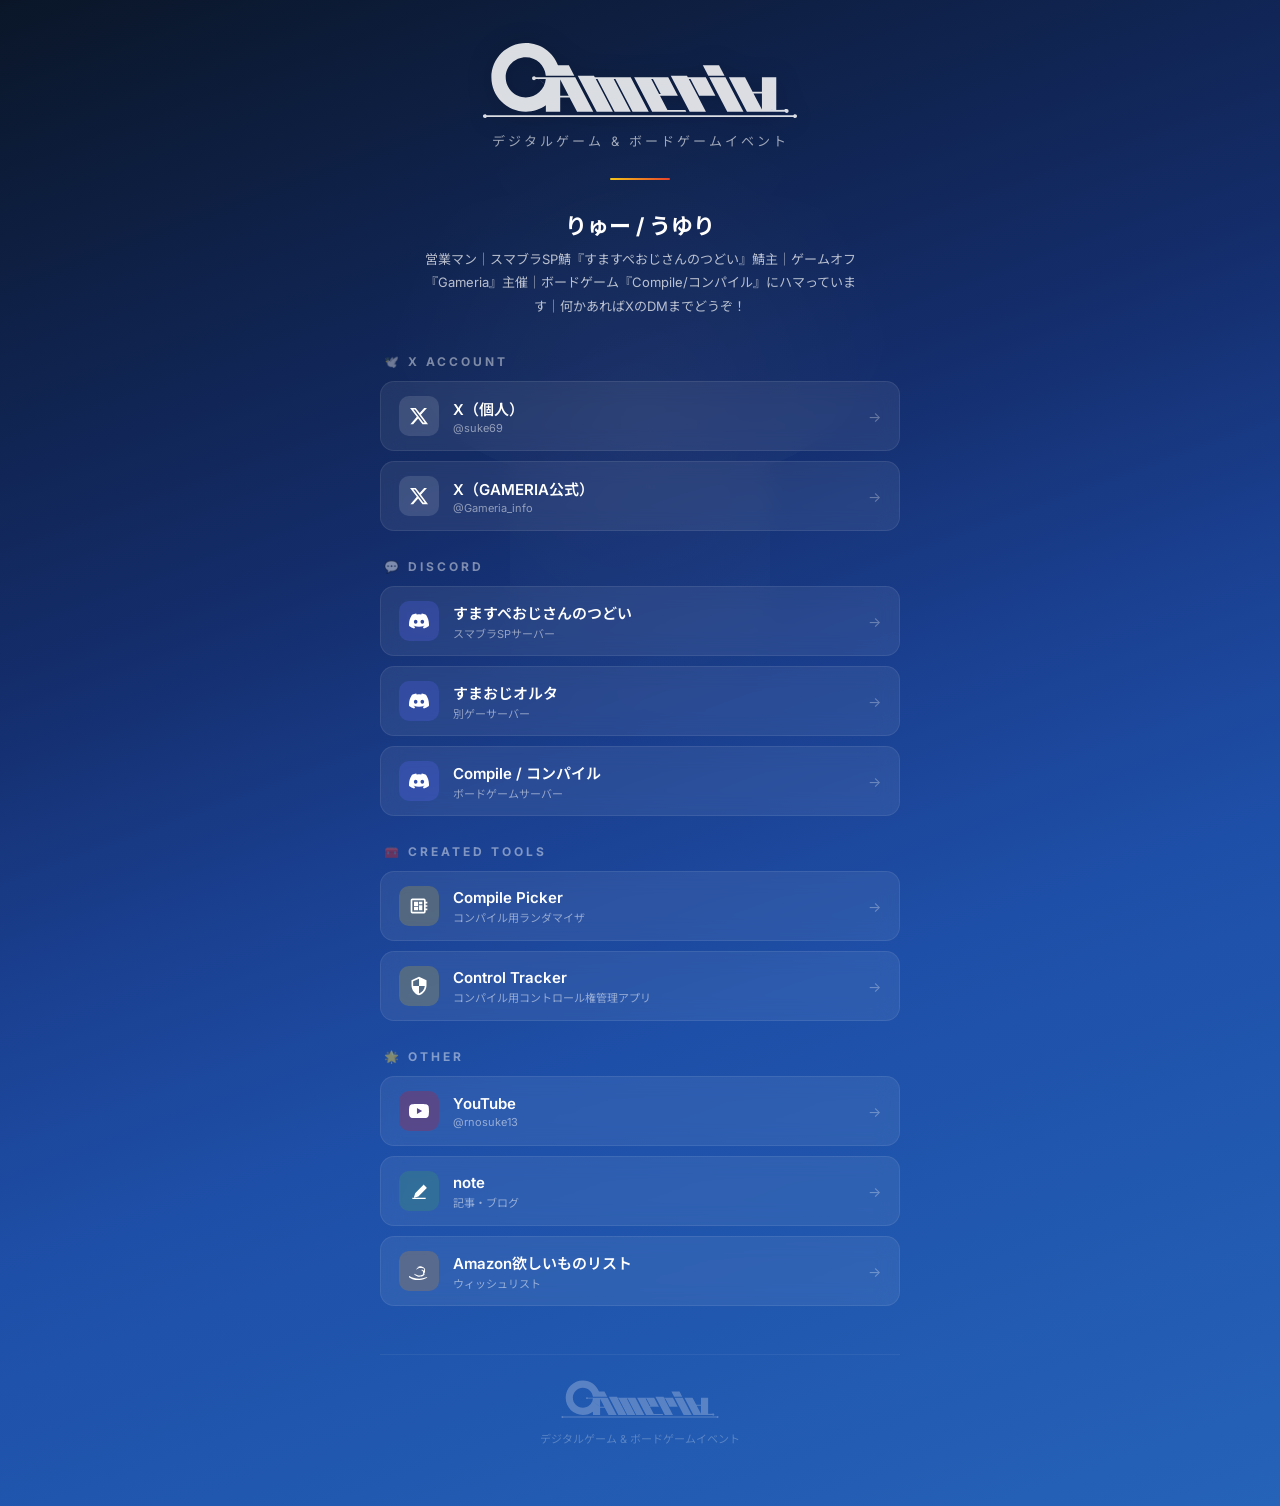
==== index.html @ 3aba4ec6 "Add files via upload" ====
<!DOCTYPE html>
<html lang="ja">
<head>
  <meta charset="UTF-8">
  <meta name="viewport" content="width=device-width, initial-scale=1.0">
  <title>りゅー / うゆり - Links</title>
  <style>
    @import url('https://fonts.googleapis.com/css2?family=Inter:wght@400;600;700;900&family=Noto+Sans+JP:wght@400;600;700;900&display=swap');

    * {
      margin: 0;
      padding: 0;
      box-sizing: border-box;
    }

    body {
      font-family: 'Inter', 'Noto Sans JP', sans-serif;
      min-height: 100vh;
      background: linear-gradient(160deg, #0a1628 0%, #142d6b 35%, #1a3f8f 50%, #1e4fa8 65%, #2563b8 100%);
      color: #fff;
      overflow-x: hidden;
      position: relative;
    }

    /* Meeple background watermark */
    body::before {
      content: '';
      position: fixed;
      top: 50%;
      left: 50%;
      transform: translate(-50%, -55%);
      width: 600px;
      height: 700px;
      background: radial-gradient(ellipse at center, rgba(255,255,255,0.04) 0%, transparent 70%);
      clip-path: path('M300 0 C320 0 340 30 350 60 C380 40 420 30 440 50 C460 70 450 110 430 130 C500 140 550 180 550 240 C550 320 490 380 430 400 L430 650 C430 680 410 700 380 700 L220 700 C190 700 170 680 170 650 L170 400 C110 380 50 320 50 240 C50 180 100 140 170 130 C150 110 140 70 160 50 C180 30 220 40 250 60 C260 30 280 0 300 0Z');
      z-index: 0;
      pointer-events: none;
    }

    /* Sparkle elements */
    .sparkle {
      position: fixed;
      width: 4px;
      height: 4px;
      background: #fff;
      border-radius: 50%;
      opacity: 0;
      animation: sparkle 4s ease-in-out infinite;
      pointer-events: none;
      z-index: 0;
    }

    .sparkle:nth-child(1) { top: 15%; left: 20%; animation-delay: 0s; }
    .sparkle:nth-child(2) { top: 25%; left: 75%; animation-delay: 1.2s; }
    .sparkle:nth-child(3) { top: 60%; left: 85%; animation-delay: 2.4s; }
    .sparkle:nth-child(4) { top: 70%; left: 10%; animation-delay: 0.8s; }
    .sparkle:nth-child(5) { top: 40%; left: 50%; animation-delay: 3s; }
    .sparkle:nth-child(6) { top: 85%; left: 65%; animation-delay: 1.8s; }

    @keyframes sparkle {
      0%, 100% { opacity: 0; transform: scale(0.5); }
      50% { opacity: 0.8; transform: scale(1.5); }
    }

    .container {
      max-width: 560px;
      margin: 0 auto;
      padding: 40px 20px 60px;
      position: relative;
      z-index: 1;
    }

    /* Header */
    .header {
      text-align: center;
      margin-bottom: 36px;
    }

    .logo {
      margin-bottom: 6px;
    }

    .logo svg {
      width: 320px;
      max-width: 80%;
      height: auto;
      filter: drop-shadow(0 2px 12px rgba(0,0,0,0.2));
    }

    .subtitle {
      font-size: 13px;
      letter-spacing: 3px;
      color: rgba(255,255,255,0.6);
      margin-bottom: 24px;
    }

    .profile-name {
      font-size: 22px;
      font-weight: 700;
      margin-bottom: 8px;
    }

    .profile-bio {
      font-size: 13px;
      line-height: 1.8;
      color: rgba(255,255,255,0.7);
      max-width: 440px;
      margin: 0 auto;
    }

    .divider {
      width: 60px;
      height: 2px;
      background: linear-gradient(90deg, #f5c518, #e8432a);
      margin: 28px auto;
      border-radius: 1px;
    }

    /* Section */
    .section {
      margin-bottom: 28px;
    }

    .section-title {
      font-size: 12px;
      font-weight: 700;
      letter-spacing: 3px;
      text-transform: uppercase;
      color: rgba(255,255,255,0.45);
      margin-bottom: 12px;
      padding-left: 4px;
    }

    /* Link cards */
    .link-card {
      display: flex;
      align-items: center;
      gap: 14px;
      padding: 14px 18px;
      margin-bottom: 10px;
      background: rgba(255,255,255,0.07);
      backdrop-filter: blur(10px);
      -webkit-backdrop-filter: blur(10px);
      border: 1px solid rgba(255,255,255,0.08);
      border-radius: 14px;
      text-decoration: none;
      color: #fff;
      transition: all 0.25s ease;
      position: relative;
      overflow: hidden;
    }

    .link-card::before {
      content: '';
      position: absolute;
      inset: 0;
      background: linear-gradient(135deg, rgba(245,197,24,0.08), rgba(232,67,42,0.08));
      opacity: 0;
      transition: opacity 0.25s ease;
    }

    .link-card:hover {
      transform: translateY(-2px);
      background: rgba(255,255,255,0.12);
      border-color: rgba(255,255,255,0.18);
      box-shadow: 0 8px 30px rgba(0,0,0,0.2);
    }

    .link-card:hover::before {
      opacity: 1;
    }

    .link-icon {
      width: 40px;
      height: 40px;
      border-radius: 10px;
      display: flex;
      align-items: center;
      justify-content: center;
      font-size: 18px;
      flex-shrink: 0;
      position: relative;
      z-index: 1;
    }

    .link-info {
      flex: 1;
      position: relative;
      z-index: 1;
    }

    .link-title {
      font-size: 15px;
      font-weight: 600;
      margin-bottom: 2px;
    }

    .link-desc {
      font-size: 11px;
      color: rgba(255,255,255,0.5);
    }

    .link-arrow {
      font-size: 14px;
      color: rgba(255,255,255,0.3);
      transition: all 0.25s ease;
      position: relative;
      z-index: 1;
    }

    .link-card:hover .link-arrow {
      color: rgba(255,255,255,0.7);
      transform: translateX(3px);
    }

    /* Icon colors */
    .icon-x { background: rgba(255,255,255,0.12); }
    .icon-discord { background: rgba(88,101,242,0.25); }
    .icon-tool { background: rgba(245,197,24,0.2); }
    .icon-youtube { background: rgba(255,0,0,0.2); }
    .icon-note { background: rgba(65,179,73,0.2); }
    .icon-amazon { background: rgba(255,153,0,0.2); }

    /* SVG icons */
    .link-icon svg {
      width: 20px;
      height: 20px;
      fill: currentColor;
    }

    /* Footer */
    .footer {
      text-align: center;
      margin-top: 48px;
      padding-top: 24px;
      border-top: 1px solid rgba(255,255,255,0.06);
    }

    .footer-logo {
      opacity: 0.25;
    }

    .footer-logo svg {
      width: 160px;
      height: auto;
    }

    .footer-text {
      font-size: 11px;
      color: rgba(255,255,255,0.25);
      margin-top: 6px;
    }

    /* Responsive */
    @media (max-width: 480px) {
      .container { padding: 30px 16px 50px; }
      .logo { font-size: 34px; }
      .profile-name { font-size: 20px; }
    }
  </style>
</head>
<body>
  <!-- Sparkle effects -->
  <div class="sparkle"></div>
  <div class="sparkle"></div>
  <div class="sparkle"></div>
  <div class="sparkle"></div>
  <div class="sparkle"></div>
  <div class="sparkle"></div>

  <div class="container">
    <!-- Header -->
    <div class="header">
      <div class="logo">
        <svg xmlns="http://www.w3.org/2000/svg" viewBox="62.94 895.00 540.75 136.94">
          <path d="M 198.46 989.16 L 198.46 961.94 L 212.74 989.16 L 198.46 989.16 C 156.68 957.04 155.55 956.27 154.23 956.27 C 152.40 956.27 150.90 957.76 150.90 959.60 C 150.90 961.44 152.40 962.93 154.23 962.93 C 155.55 962.93 156.68 962.16 157.22 961.06 L 174.09 961.06 C 172.62 978.43 158.06 992.07 140.30 992.07 C 121.57 992.07 106.38 976.88 106.38 958.15 C 106.38 939.42 121.57 924.23 140.30 924.23 C 158.06 924.23 172.61 937.87 174.09 955.24 C 190.16 955.24 206.24 955.24 222.32 955.24 C 219.26 949.35 216.20 943.46 213.14 937.57 C 206.98 937.57 200.82 937.57 194.65 937.56 C 186.35 915.61 165.17 900.00 140.30 900.00 C 108.19 900.00 82.15 926.03 82.15 958.15 C 82.15 990.26 108.19 1016.30 140.30 1016.30 C 152.97 1016.30 164.68 1012.24 174.22 1005.37 L 174.22 1016.30 L 198.46 1016.30 L 198.46 992.07 L 214.27 992.07 L 226.97 1016.30 L 254.34 1016.30 L 223.84 958.15 C 201.63 958.15 179.43 958.15 157.22 958.15" fill="rgba(255,255,255,0.85)" stroke="none"/>
          <path d="M 257.02 958.15 C 256.52 957.18 256.01 956.21 255.50 955.24 L 228.13 955.24 C 238.81 975.60 249.48 995.95 260.16 1016.30 L 287.52 1016.30 C 277.86 997.89 268.21 979.47 258.55 961.06 L 261.45 961.06 L 290.42 1016.30 L 317.79 1016.30 L 288.82 961.06 L 291.73 961.06 L 320.70 1016.30 L 348.07 1016.30 L 317.57 958.15 L 257.02 958.15" fill="rgba(255,255,255,0.85)" stroke="none"/>
          <path d="M 352.28 961.06 L 355.19 961.06 L 368.40 986.24 L 365.49 986.24 L 352.28 961.06 L 367.01 989.15 L 369.92 989.15 L 369.93 989.16 L 397.30 989.16 L 397.29 989.15 L 397.30 989.15 L 395.77 986.24 L 395.76 986.24 L 381.03 958.15 L 381.03 958.15 L 323.39 958.15 L 353.88 1016.30 L 411.53 1016.30 L 410.00 1013.39 L 379.72 1013.39" fill="rgba(255,255,255,0.85)" stroke="none"/>
          <path d="M 433.39 989.16 L 460.75 989.16 L 444.49 958.15 L 443.45 958.15 L 417.12 958.15 L 414.21 958.15 C 413.70 957.18 413.19 956.21 412.69 955.24 L 385.32 955.24 C 395.99 975.60 406.67 995.95 417.34 1016.30 L 444.71 1016.30 C 435.05 997.89 425.39 979.47 415.74 961.06 L 418.65 961.06 L 433.39 989.16" fill="rgba(255,255,255,0.85)" stroke="none"/>
          <path d="M 450.31 958.15 L 480.81 1016.30 L 508.17 1016.30 L 477.67 958.15 L 450.31 958.15" fill="rgba(255,255,255,0.85)" stroke="none"/>
          <path d="M 476.15 955.24 L 466.88 937.56 L 439.51 937.56 L 448.78 955.24 L 476.15 955.24" fill="rgba(255,255,255,0.85)" stroke="none"/>
          <path d="M 539.37 1012.51 L 525.09 985.28 L 539.37 985.28 L 539.37 1012.51 C 579.84 1011.52 578.71 1012.29 578.17 1013.39 L 563.60 1013.39 L 563.60 958.15 L 539.37 958.15 L 539.37 982.38 L 523.56 982.38 L 510.85 958.15 L 483.49 958.15 L 513.99 1016.30 C 530.52 1016.30 547.06 1016.30 563.60 1016.30 L 578.16 1016.30 C 578.70 1017.41 579.83 1018.18 581.15 1018.18 C 582.99 1018.18 584.48 1016.69 584.48 1014.85 C 584.48 1013.01 582.99 1011.52 581.15 1011.52" fill="rgba(255,255,255,0.85)" stroke="none"/>
          <path d="M 595.36 1020.27 C 594.05 1020.27 592.92 1021.04 592.38 1022.14 L 74.25 1022.14 C 73.70 1021.04 72.58 1020.28 71.27 1020.28 C 69.43 1020.28 67.94 1021.77 67.94 1023.61 C 67.94 1025.45 69.43 1026.94 71.27 1026.94 C 72.58 1026.94 73.70 1026.17 74.25 1025.07 L 592.39 1025.07 C 592.94 1026.17 594.06 1026.93 595.36 1026.93 C 597.20 1026.93 598.69 1025.44 598.69 1023.60 C 598.69 1021.76 597.20 1020.27 595.36 1020.27" fill="rgba(255,255,255,0.85)" stroke="none"/>
        </svg>
      </div>
      <div class="subtitle">デジタルゲーム &amp; ボードゲームイベント</div>

      <div class="divider"></div>

      <div class="profile-name">りゅー / うゆり</div>
      <p class="profile-bio">
        営業マン｜スマブラSP鯖『すますぺおじさんのつどい』鯖主｜ゲームオフ『Gameria』主催｜ボードゲーム『Compile/コンパイル』にハマっています｜何かあればXのDMまでどうぞ！
      </p>
    </div>

    <!-- X Account -->
    <div class="section">
      <div class="section-title">🕊️ X Account</div>

      <a href="https://x.com/suke69" target="_blank" rel="noopener noreferrer" class="link-card">
        <div class="link-icon icon-x">
          <svg viewBox="0 0 24 24"><path d="M18.244 2.25h3.308l-7.227 8.26 8.502 11.24H16.17l-5.214-6.817L4.99 21.75H1.68l7.73-8.835L1.254 2.25H8.08l4.713 6.231zm-1.161 17.52h1.833L7.084 4.126H5.117z"/></svg>
          </div>
        <div class="link-info">
          <div class="link-title">X（個人）</div>
          <div class="link-desc">@suke69</div>
        </div>
        <div class="link-arrow">→</div>
      </a>

      <a href="https://x.com/Gameria_info" target="_blank" rel="noopener noreferrer" class="link-card">
        <div class="link-icon icon-x">
          <svg viewBox="0 0 24 24"><path d="M18.244 2.25h3.308l-7.227 8.26 8.502 11.24H16.17l-5.214-6.817L4.99 21.75H1.68l7.73-8.835L1.254 2.25H8.08l4.713 6.231zm-1.161 17.52h1.833L7.084 4.126H5.117z"/></svg>
        </div>
        <div class="link-info">
          <div class="link-title">X（GAMERIA公式）</div>
          <div class="link-desc">@Gameria_info</div>
        </div>
        <div class="link-arrow">→</div>
      </a>
    </div>

    <!-- Discord -->
    <div class="section">
      <div class="section-title">💬 Discord</div>

      <a href="https://discord.gg/DCqAG4knUj" target="_blank" rel="noopener noreferrer" class="link-card">
        <div class="link-icon icon-discord">
          <svg viewBox="0 0 24 24"><path d="M20.317 4.37a19.791 19.791 0 0 0-4.885-1.515.074.074 0 0 0-.079.037c-.21.375-.444.864-.608 1.25a18.27 18.27 0 0 0-5.487 0 12.64 12.64 0 0 0-.617-1.25.077.077 0 0 0-.079-.037A19.736 19.736 0 0 0 3.677 4.37a.07.07 0 0 0-.032.027C.533 9.046-.32 13.58.099 18.057a.082.082 0 0 0 .031.057 19.9 19.9 0 0 0 5.993 3.03.078.078 0 0 0 .084-.028c.462-.63.874-1.295 1.226-1.994a.076.076 0 0 0-.041-.106 13.107 13.107 0 0 1-1.872-.892.077.077 0 0 1-.008-.128 10.2 10.2 0 0 0 .372-.292.074.074 0 0 1 .077-.01c3.928 1.793 8.18 1.793 12.062 0a.074.074 0 0 1 .078.01c.12.098.246.198.373.292a.077.077 0 0 1-.006.127 12.299 12.299 0 0 1-1.873.892.077.077 0 0 0-.041.107c.36.698.772 1.362 1.225 1.993a.076.076 0 0 0 .084.028 19.839 19.839 0 0 0 6.002-3.03.077.077 0 0 0 .032-.054c.5-5.177-.838-9.674-3.549-13.66a.061.061 0 0 0-.031-.03zM8.02 15.33c-1.183 0-2.157-1.085-2.157-2.419 0-1.333.956-2.419 2.157-2.419 1.21 0 2.176 1.095 2.157 2.42 0 1.333-.956 2.418-2.157 2.418zm7.975 0c-1.183 0-2.157-1.085-2.157-2.419 0-1.333.955-2.419 2.157-2.419 1.21 0 2.176 1.095 2.157 2.42 0 1.333-.946 2.418-2.157 2.418z"/></svg>
        </div>
        <div class="link-info">
          <div class="link-title">すますぺおじさんのつどい</div>
          <div class="link-desc">スマブラSPサーバー</div>
        </div>
        <div class="link-arrow">→</div>
      </a>

      <a href="https://discord.gg/wnKbTQFAdd" target="_blank" rel="noopener noreferrer" class="link-card">
        <div class="link-icon icon-discord">
          <svg viewBox="0 0 24 24"><path d="M20.317 4.37a19.791 19.791 0 0 0-4.885-1.515.074.074 0 0 0-.079.037c-.21.375-.444.864-.608 1.25a18.27 18.27 0 0 0-5.487 0 12.64 12.64 0 0 0-.617-1.25.077.077 0 0 0-.079-.037A19.736 19.736 0 0 0 3.677 4.37a.07.07 0 0 0-.032.027C.533 9.046-.32 13.58.099 18.057a.082.082 0 0 0 .031.057 19.9 19.9 0 0 0 5.993 3.03.078.078 0 0 0 .084-.028c.462-.63.874-1.295 1.226-1.994a.076.076 0 0 0-.041-.106 13.107 13.107 0 0 1-1.872-.892.077.077 0 0 1-.008-.128 10.2 10.2 0 0 0 .372-.292.074.074 0 0 1 .077-.01c3.928 1.793 8.18 1.793 12.062 0a.074.074 0 0 1 .078.01c.12.098.246.198.373.292a.077.077 0 0 1-.006.127 12.299 12.299 0 0 1-1.873.892.077.077 0 0 0-.041.107c.36.698.772 1.362 1.225 1.993a.076.076 0 0 0 .084.028 19.839 19.839 0 0 0 6.002-3.03.077.077 0 0 0 .032-.054c.5-5.177-.838-9.674-3.549-13.66a.061.061 0 0 0-.031-.03zM8.02 15.33c-1.183 0-2.157-1.085-2.157-2.419 0-1.333.956-2.419 2.157-2.419 1.21 0 2.176 1.095 2.157 2.42 0 1.333-.956 2.418-2.157 2.418zm7.975 0c-1.183 0-2.157-1.085-2.157-2.419 0-1.333.955-2.419 2.157-2.419 1.21 0 2.176 1.095 2.157 2.42 0 1.333-.946 2.418-2.157 2.418z"/></svg>
        </div>
        <div class="link-info">
          <div class="link-title">すまおじオルタ</div>
          <div class="link-desc">別ゲーサーバー</div>
        </div>
        <div class="link-arrow">→</div>
      </a>

      <a href="https://discord.gg/5WPfeysYMf" target="_blank" rel="noopener noreferrer" class="link-card">
        <div class="link-icon icon-discord">
          <svg viewBox="0 0 24 24"><path d="M20.317 4.37a19.791 19.791 0 0 0-4.885-1.515.074.074 0 0 0-.079.037c-.21.375-.444.864-.608 1.25a18.27 18.27 0 0 0-5.487 0 12.64 12.64 0 0 0-.617-1.25.077.077 0 0 0-.079-.037A19.736 19.736 0 0 0 3.677 4.37a.07.07 0 0 0-.032.027C.533 9.046-.32 13.58.099 18.057a.082.082 0 0 0 .031.057 19.9 19.9 0 0 0 5.993 3.03.078.078 0 0 0 .084-.028c.462-.63.874-1.295 1.226-1.994a.076.076 0 0 0-.041-.106 13.107 13.107 0 0 1-1.872-.892.077.077 0 0 1-.008-.128 10.2 10.2 0 0 0 .372-.292.074.074 0 0 1 .077-.01c3.928 1.793 8.18 1.793 12.062 0a.074.074 0 0 1 .078.01c.12.098.246.198.373.292a.077.077 0 0 1-.006.127 12.299 12.299 0 0 1-1.873.892.077.077 0 0 0-.041.107c.36.698.772 1.362 1.225 1.993a.076.076 0 0 0 .084.028 19.839 19.839 0 0 0 6.002-3.03.077.077 0 0 0 .032-.054c.5-5.177-.838-9.674-3.549-13.66a.061.061 0 0 0-.031-.03zM8.02 15.33c-1.183 0-2.157-1.085-2.157-2.419 0-1.333.956-2.419 2.157-2.419 1.21 0 2.176 1.095 2.157 2.42 0 1.333-.956 2.418-2.157 2.418zm7.975 0c-1.183 0-2.157-1.085-2.157-2.419 0-1.333.955-2.419 2.157-2.419 1.21 0 2.176 1.095 2.157 2.42 0 1.333-.946 2.418-2.157 2.418z"/></svg>
        </div>
        <div class="link-info">
          <div class="link-title">Compile / コンパイル</div>
          <div class="link-desc">ボードゲームサーバー</div>
        </div>
        <div class="link-arrow">→</div>
      </a>
    </div>

    <!-- Created Tools -->
    <div class="section">
      <div class="section-title">🧰 Created Tools</div>

      <a href="https://princetottino10-bit.github.io/compile-picker/compile_protocol_picker.html" target="_blank" rel="noopener noreferrer" class="link-card">
        <div class="link-icon icon-tool">
          <svg viewBox="0 0 24 24"><path d="M22 9V7h-2V5a2 2 0 0 0-2-2H4a2 2 0 0 0-2 2v14a2 2 0 0 0 2 2h14a2 2 0 0 0 2-2v-2h2v-2h-2v-2h2v-2h-2V9h2zM18 19H4V5h14v14zM6 13h5v4H6v-4zm6-6h4v3h-4V7zM6 7h5v5H6V7zm6 4h4v6h-4v-6z"/></svg>
        </div>
        <div class="link-info">
          <div class="link-title">Compile Picker</div>
          <div class="link-desc">コンパイル用ランダマイザ</div>
        </div>
        <div class="link-arrow">→</div>
      </a>

      <a href="https://princetottino10-bit.github.io/control/" target="_blank" rel="noopener noreferrer" class="link-card">
        <div class="link-icon icon-tool">
          <svg viewBox="0 0 24 24"><path d="M12 1L3 5v6c0 5.55 3.84 10.74 9 12 5.16-1.26 9-6.45 9-12V5l-9-4zm0 10.99h7c-.53 4.12-3.28 7.79-7 8.94V12H5V6.3l7-3.11v8.8z"/></svg>
        </div>
        <div class="link-info">
          <div class="link-title">Control Tracker</div>
          <div class="link-desc">コンパイル用コントロール権管理アプリ</div>
        </div>
        <div class="link-arrow">→</div>
      </a>
    </div>

    <!-- Other -->
    <div class="section">
      <div class="section-title">🌟 Other</div>

      <a href="https://www.youtube.com/@rnosuke13" target="_blank" rel="noopener noreferrer" class="link-card">
        <div class="link-icon icon-youtube">
          <svg viewBox="0 0 24 24"><path d="M23.498 6.186a3.016 3.016 0 0 0-2.122-2.136C19.505 3.545 12 3.545 12 3.545s-7.505 0-9.377.505A3.017 3.017 0 0 0 .502 6.186C0 8.07 0 12 0 12s0 3.93.502 5.814a3.016 3.016 0 0 0 2.122 2.136c1.871.505 9.376.505 9.376.505s7.505 0 9.377-.505a3.015 3.015 0 0 0 2.122-2.136C24 15.93 24 12 24 12s0-3.93-.502-5.814zM9.545 15.568V8.432L15.818 12l-6.273 3.568z"/></svg>
        </div>
        <div class="link-info">
          <div class="link-title">YouTube</div>
          <div class="link-desc">@rnosuke13</div>
        </div>
        <div class="link-arrow">→</div>
      </a>

      <a href="https://note.com/suke69" target="_blank" rel="noopener noreferrer" class="link-card">
        <div class="link-icon icon-note">
          <svg viewBox="0 0 24 24"><path d="M15.907 2.553L21.06 7.706c.3.3.3.79 0 1.09l-9.513 9.513a.77.77 0 0 1-.322.195l-4.2 1.4a.77.77 0 0 1-.974-.974l1.4-4.2a.77.77 0 0 1 .195-.322l9.513-9.513a.77.77 0 0 1 1.09 0zM4 20h16v1.5H4V20z"/></svg>
        </div>
        <div class="link-info">
          <div class="link-title">note</div>
          <div class="link-desc">記事・ブログ</div>
        </div>
        <div class="link-arrow">→</div>
      </a>

      <a href="https://www.amazon.jp/hz/wishlist/ls/3V3PAIDU7LH5J?ref_=wl_share" target="_blank" rel="noopener noreferrer" class="link-card">
        <div class="link-icon icon-amazon">
          <svg viewBox="0 0 24 24"><path d="M.045 18.02c.072-.116.187-.124.348-.022 3.636 2.11 7.594 3.166 11.87 3.166 2.852 0 5.668-.533 8.447-1.595l.315-.14c.138-.06.234-.1.293-.13.226-.088.39-.046.502.126.112.172.04.332-.14.478-.18.147-.47.338-.86.572-.39.234-.72.413-.99.537l-.21.1c-1.36.637-2.82 1.1-4.39 1.394-1.57.293-3.06.44-4.47.44-2.322 0-4.532-.384-6.63-1.15-2.098-.768-3.88-1.812-5.345-3.13-.122-.105-.16-.2-.11-.29zM6.09 15.9a.66.66 0 0 1 .18-.39c.12-.12.272-.135.456-.045l.09.045c.095.048.19.1.283.157l.193.12.307.19c.43.244.878.46 1.348.645.47.186.962.34 1.478.462.516.124 1.04.2 1.57.232.533.03 1.064.014 1.597-.047.534-.062 1.054-.178 1.563-.35.508-.172.99-.4 1.443-.685.454-.284.87-.63 1.25-1.04.175-.19.31-.175.402.045l.09.17c.08.15.15.3.22.47.06.16.1.28.13.37.04.11.01.2-.08.3-.1.1-.24.22-.42.37l-.28.23c-.52.4-1.1.74-1.75 1.01-.65.27-1.3.46-1.97.57-.66.11-1.32.15-2 .11-.67-.04-1.32-.15-1.97-.33-.64-.18-1.25-.44-1.83-.77-.58-.33-1.08-.73-1.5-1.2-.13-.14-.2-.3-.2-.45zm12.04-7.28c.4.54.7 1.12.9 1.74.18.6.27 1.19.27 1.77 0 .72-.14 1.41-.4 2.07-.27.66-.68 1.26-1.24 1.79-.12.12-.28.17-.46.12s-.28-.16-.28-.33v-.29c0-.2.01-.47.04-.83.02-.36.03-.63.01-.8-.03-.39-.1-.73-.2-1.04-.11-.3-.26-.57-.44-.8-.18-.22-.38-.42-.62-.58-.23-.16-.49-.3-.77-.4a.27.27 0 0 1-.17-.3.24.24 0 0 1 .24-.2c.6.02 1.16.15 1.68.37.5.22.93.55 1.27.97zm-8.32-2.07c.94-.26 1.86-.39 2.77-.39.93 0 1.83.13 2.71.39.87.26 1.66.67 2.38 1.22.71.55 1.29 1.23 1.72 2.05l.08.16c.05.1.02.2-.07.27-.1.07-.2.05-.3-.04-.96-.87-2.1-1.44-3.4-1.7-.53-.1-1.06-.16-1.58-.16-.52 0-1.05.05-1.58.16-1.3.26-2.44.83-3.4 1.7-.1.1-.2.11-.3.04-.1-.07-.12-.17-.07-.27l.08-.16c.43-.82 1.01-1.5 1.72-2.05.72-.55 1.51-.96 2.38-1.22z"/></svg>
        </div>
        <div class="link-info">
          <div class="link-title">Amazon欲しいものリスト</div>
          <div class="link-desc">ウィッシュリスト</div>
        </div>
        <div class="link-arrow">→</div>
      </a>
    </div>

    <!-- Footer -->
    <div class="footer">
      <div class="footer-logo">
        <svg xmlns="http://www.w3.org/2000/svg" viewBox="62.94 895.00 540.75 136.94">
          <path d="M 198.46 989.16 L 198.46 961.94 L 212.74 989.16 L 198.46 989.16 C 156.68 957.04 155.55 956.27 154.23 956.27 C 152.40 956.27 150.90 957.76 150.90 959.60 C 150.90 961.44 152.40 962.93 154.23 962.93 C 155.55 962.93 156.68 962.16 157.22 961.06 L 174.09 961.06 C 172.62 978.43 158.06 992.07 140.30 992.07 C 121.57 992.07 106.38 976.88 106.38 958.15 C 106.38 939.42 121.57 924.23 140.30 924.23 C 158.06 924.23 172.61 937.87 174.09 955.24 C 190.16 955.24 206.24 955.24 222.32 955.24 C 219.26 949.35 216.20 943.46 213.14 937.57 C 206.98 937.57 200.82 937.57 194.65 937.56 C 186.35 915.61 165.17 900.00 140.30 900.00 C 108.19 900.00 82.15 926.03 82.15 958.15 C 82.15 990.26 108.19 1016.30 140.30 1016.30 C 152.97 1016.30 164.68 1012.24 174.22 1005.37 L 174.22 1016.30 L 198.46 1016.30 L 198.46 992.07 L 214.27 992.07 L 226.97 1016.30 L 254.34 1016.30 L 223.84 958.15 C 201.63 958.15 179.43 958.15 157.22 958.15" fill="rgb(255,255,255)" stroke="none"/>
          <path d="M 257.02 958.15 C 256.52 957.18 256.01 956.21 255.50 955.24 L 228.13 955.24 C 238.81 975.60 249.48 995.95 260.16 1016.30 L 287.52 1016.30 C 277.86 997.89 268.21 979.47 258.55 961.06 L 261.45 961.06 L 290.42 1016.30 L 317.79 1016.30 L 288.82 961.06 L 291.73 961.06 L 320.70 1016.30 L 348.07 1016.30 L 317.57 958.15 L 257.02 958.15" fill="rgb(255,255,255)" stroke="none"/>
          <path d="M 352.28 961.06 L 355.19 961.06 L 368.40 986.24 L 365.49 986.24 L 352.28 961.06 L 367.01 989.15 L 369.92 989.15 L 369.93 989.16 L 397.30 989.16 L 397.29 989.15 L 397.30 989.15 L 395.77 986.24 L 395.76 986.24 L 381.03 958.15 L 381.03 958.15 L 323.39 958.15 L 353.88 1016.30 L 411.53 1016.30 L 410.00 1013.39 L 379.72 1013.39" fill="rgb(255,255,255)" stroke="none"/>
          <path d="M 433.39 989.16 L 460.75 989.16 L 444.49 958.15 L 443.45 958.15 L 417.12 958.15 L 414.21 958.15 C 413.70 957.18 413.19 956.21 412.69 955.24 L 385.32 955.24 C 395.99 975.60 406.67 995.95 417.34 1016.30 L 444.71 1016.30 C 435.05 997.89 425.39 979.47 415.74 961.06 L 418.65 961.06 L 433.39 989.16" fill="rgb(255,255,255)" stroke="none"/>
          <path d="M 450.31 958.15 L 480.81 1016.30 L 508.17 1016.30 L 477.67 958.15 L 450.31 958.15" fill="rgb(255,255,255)" stroke="none"/>
          <path d="M 476.15 955.24 L 466.88 937.56 L 439.51 937.56 L 448.78 955.24 L 476.15 955.24" fill="rgb(255,255,255)" stroke="none"/>
          <path d="M 539.37 1012.51 L 525.09 985.28 L 539.37 985.28 L 539.37 1012.51 C 579.84 1011.52 578.71 1012.29 578.17 1013.39 L 563.60 1013.39 L 563.60 958.15 L 539.37 958.15 L 539.37 982.38 L 523.56 982.38 L 510.85 958.15 L 483.49 958.15 L 513.99 1016.30 C 530.52 1016.30 547.06 1016.30 563.60 1016.30 L 578.16 1016.30 C 578.70 1017.41 579.83 1018.18 581.15 1018.18 C 582.99 1018.18 584.48 1016.69 584.48 1014.85 C 584.48 1013.01 582.99 1011.52 581.15 1011.52" fill="rgb(255,255,255)" stroke="none"/>
          <path d="M 595.36 1020.27 C 594.05 1020.27 592.92 1021.04 592.38 1022.14 L 74.25 1022.14 C 73.70 1021.04 72.58 1020.28 71.27 1020.28 C 69.43 1020.28 67.94 1021.77 67.94 1023.61 C 67.94 1025.45 69.43 1026.94 71.27 1026.94 C 72.58 1026.94 73.70 1026.17 74.25 1025.07 L 592.39 1025.07 C 592.94 1026.17 594.06 1026.93 595.36 1026.93 C 597.20 1026.93 598.69 1025.44 598.69 1023.60 C 598.69 1021.76 597.20 1020.27 595.36 1020.27" fill="rgb(255,255,255)" stroke="none"/>
        </svg>
      </div>
      <div class="footer-text">デジタルゲーム &amp; ボードゲームイベント</div>
    </div>
  </div>
</body>
</html>
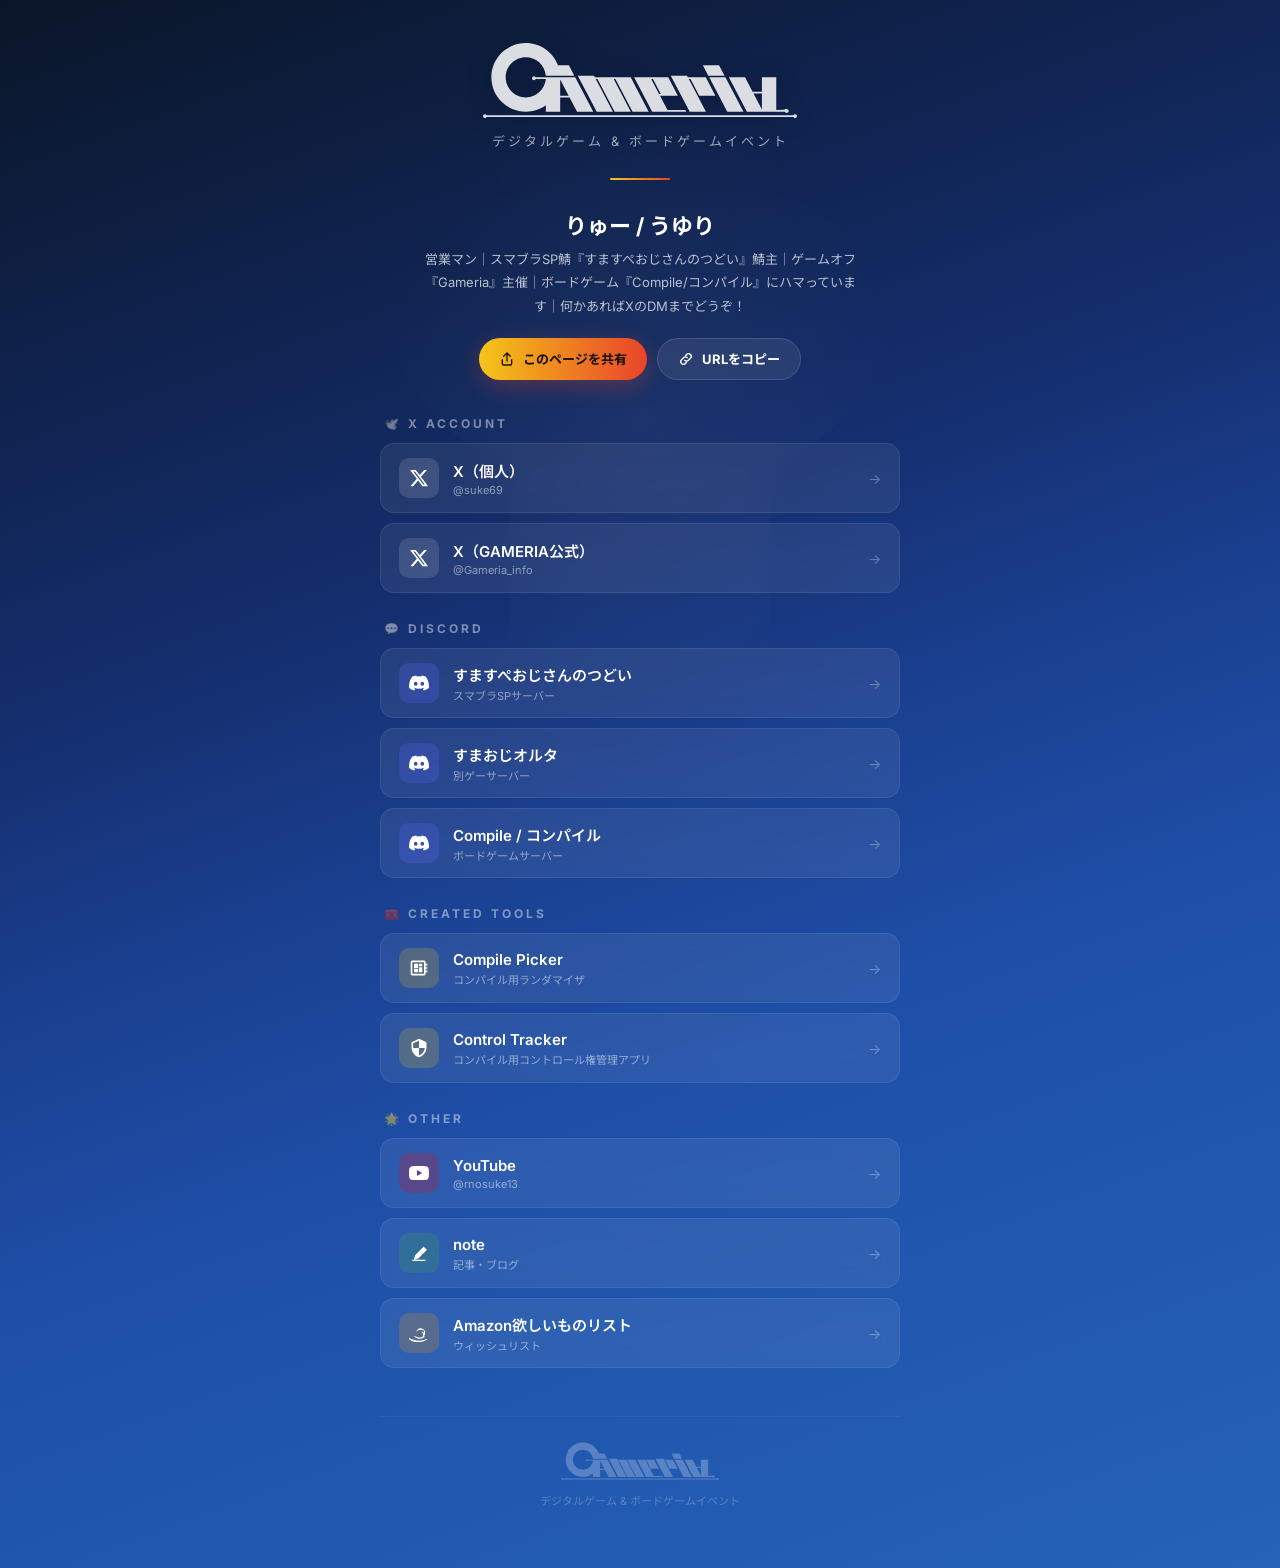
==== commit 7de08aa4: "Add share and copy-URL buttons, plus OGP tags このページを共有 opens the native share sheet and falls back t" ====
--- a/index.html
+++ b/index.html
@@ -4,6 +4,14 @@
   <meta charset="UTF-8">
   <meta name="viewport" content="width=device-width, initial-scale=1.0">
   <title>りゅー / うゆり - Links</title>
+  <meta name="description" content="りゅー / うゆりのリンク集。X、Discord サーバー、つくったツール、YouTube、note など。">
+  <meta property="og:type" content="website">
+  <meta property="og:title" content="りゅー / うゆり - Links">
+  <meta property="og:description" content="X、Discord サーバー、つくったツール、YouTube、note などのリンク集">
+  <meta property="og:url" content="https://princetottino10-bit.github.io/link/">
+  <meta property="og:image" content="https://princetottino10-bit.github.io/link/og.png">
+  <meta name="twitter:card" content="summary_large_image">
+  <meta name="twitter:site" content="@suke69">
   <style>
     @import url('https://fonts.googleapis.com/css2?family=Inter:wght@400;600;700;900&family=Noto+Sans+JP:wght@400;600;700;900&display=swap');
 
@@ -107,6 +115,79 @@
       max-width: 440px;
       margin: 0 auto;
     }
+
+    /* 共有ボタン */
+    .share {
+      display: flex;
+      justify-content: center;
+      flex-wrap: wrap;
+      gap: 10px;
+      margin-top: 20px;
+    }
+
+    .share-btn {
+      display: inline-flex;
+      align-items: center;
+      gap: 8px;
+      min-height: 42px;
+      padding: 0 20px;
+      border-radius: 999px;
+      border: 1px solid rgba(255,255,255,0.14);
+      background: rgba(255,255,255,0.08);
+      backdrop-filter: blur(10px);
+      -webkit-backdrop-filter: blur(10px);
+      color: #fff;
+      font: 700 13px/1 'Inter', 'Noto Sans JP', sans-serif;
+      cursor: pointer;
+      transition: all 0.25s ease;
+    }
+
+    .share-btn svg {
+      width: 16px;
+      height: 16px;
+      fill: none;
+      stroke: currentColor;
+      stroke-width: 2;
+      stroke-linecap: round;
+      stroke-linejoin: round;
+    }
+
+    .share-btn:hover {
+      transform: translateY(-2px);
+      background: rgba(255,255,255,0.14);
+      border-color: rgba(255,255,255,0.24);
+    }
+
+    .share-btn.primary {
+      border: 0;
+      color: #1a1203;
+      background: linear-gradient(90deg, #f5c518, #e8432a);
+      box-shadow: 0 6px 22px rgba(232,67,42,0.3);
+    }
+
+    .share-btn.primary:hover { box-shadow: 0 8px 28px rgba(232,67,42,0.45); }
+
+    .share-btn:focus-visible { outline: 2px solid #f5c518; outline-offset: 3px; }
+
+    .toast {
+      position: fixed;
+      left: 50%;
+      bottom: 28px;
+      z-index: 10;
+      transform: translate(-50%, 16px);
+      padding: 11px 20px;
+      border-radius: 999px;
+      background: rgba(10,22,40,0.92);
+      border: 1px solid rgba(245,197,24,0.5);
+      color: #fff;
+      font-size: 13px;
+      font-weight: 700;
+      opacity: 0;
+      pointer-events: none;
+      transition: opacity 0.2s, transform 0.2s;
+    }
+
+    .toast.show { opacity: 1; transform: translate(-50%, 0); }
 
     .divider {
       width: 60px;
@@ -291,6 +372,17 @@
       <p class="profile-bio">
         営業マン｜スマブラSP鯖『すますぺおじさんのつどい』鯖主｜ゲームオフ『Gameria』主催｜ボードゲーム『Compile/コンパイル』にハマっています｜何かあればXのDMまでどうぞ！
       </p>
+
+      <div class="share">
+        <button type="button" class="share-btn primary" id="shareBtn">
+          <svg viewBox="0 0 24 24" aria-hidden="true"><path d="M12 3v12M7 8l5-5 5 5M5 13v6a2 2 0 0 0 2 2h10a2 2 0 0 0 2-2v-6"/></svg>
+          このページを共有
+        </button>
+        <button type="button" class="share-btn" id="copyBtn">
+          <svg viewBox="0 0 24 24" aria-hidden="true"><path d="M10 14a4 4 0 0 0 5.66 0l3-3a4 4 0 0 0-5.66-5.66l-1.5 1.5M14 10a4 4 0 0 0-5.66 0l-3 3a4 4 0 0 0 5.66 5.66l1.5-1.5"/></svg>
+          URLをコピー
+        </button>
+      </div>
     </div>
 
     <!-- X Account -->
@@ -440,5 +532,52 @@
       <div class="footer-text">デジタルゲーム &amp; ボードゲームイベント</div>
     </div>
   </div>
+  <div class="toast" id="toast" role="status"></div>
+
+  <script>
+    (function () {
+      var URL_TO_SHARE = 'https://princetottino10-bit.github.io/link/';
+      var toast = document.getElementById('toast');
+      var timer = 0;
+
+      function show(msg) {
+        toast.textContent = msg;
+        toast.classList.add('show');
+        clearTimeout(timer);
+        timer = setTimeout(function () { toast.classList.remove('show'); }, 1800);
+      }
+
+      function copy() {
+        if (navigator.clipboard && window.isSecureContext) {
+          return navigator.clipboard.writeText(URL_TO_SHARE).then(function () { show('URLをコピーしました'); }, fallback);
+        }
+        fallback();
+      }
+
+      /* クリップボード API が使えないブラウザ向け */
+      function fallback() {
+        var ta = document.createElement('textarea');
+        ta.value = URL_TO_SHARE;
+        ta.setAttribute('readonly', '');
+        ta.style.position = 'fixed';
+        ta.style.opacity = '0';
+        document.body.appendChild(ta);
+        ta.select();
+        var ok = false;
+        try { ok = document.execCommand('copy'); } catch (e) { /* 失敗したら下で知らせる */ }
+        document.body.removeChild(ta);
+        show(ok ? 'URLをコピーしました' : URL_TO_SHARE);
+      }
+
+      document.getElementById('shareBtn').addEventListener('click', function () {
+        if (navigator.share) {
+          navigator.share({ title: document.title, url: URL_TO_SHARE }).catch(function () { /* 閉じただけ */ });
+        } else {
+          copy();
+        }
+      });
+      document.getElementById('copyBtn').addEventListener('click', copy);
+    })();
+  </script>
 </body>
 </html>
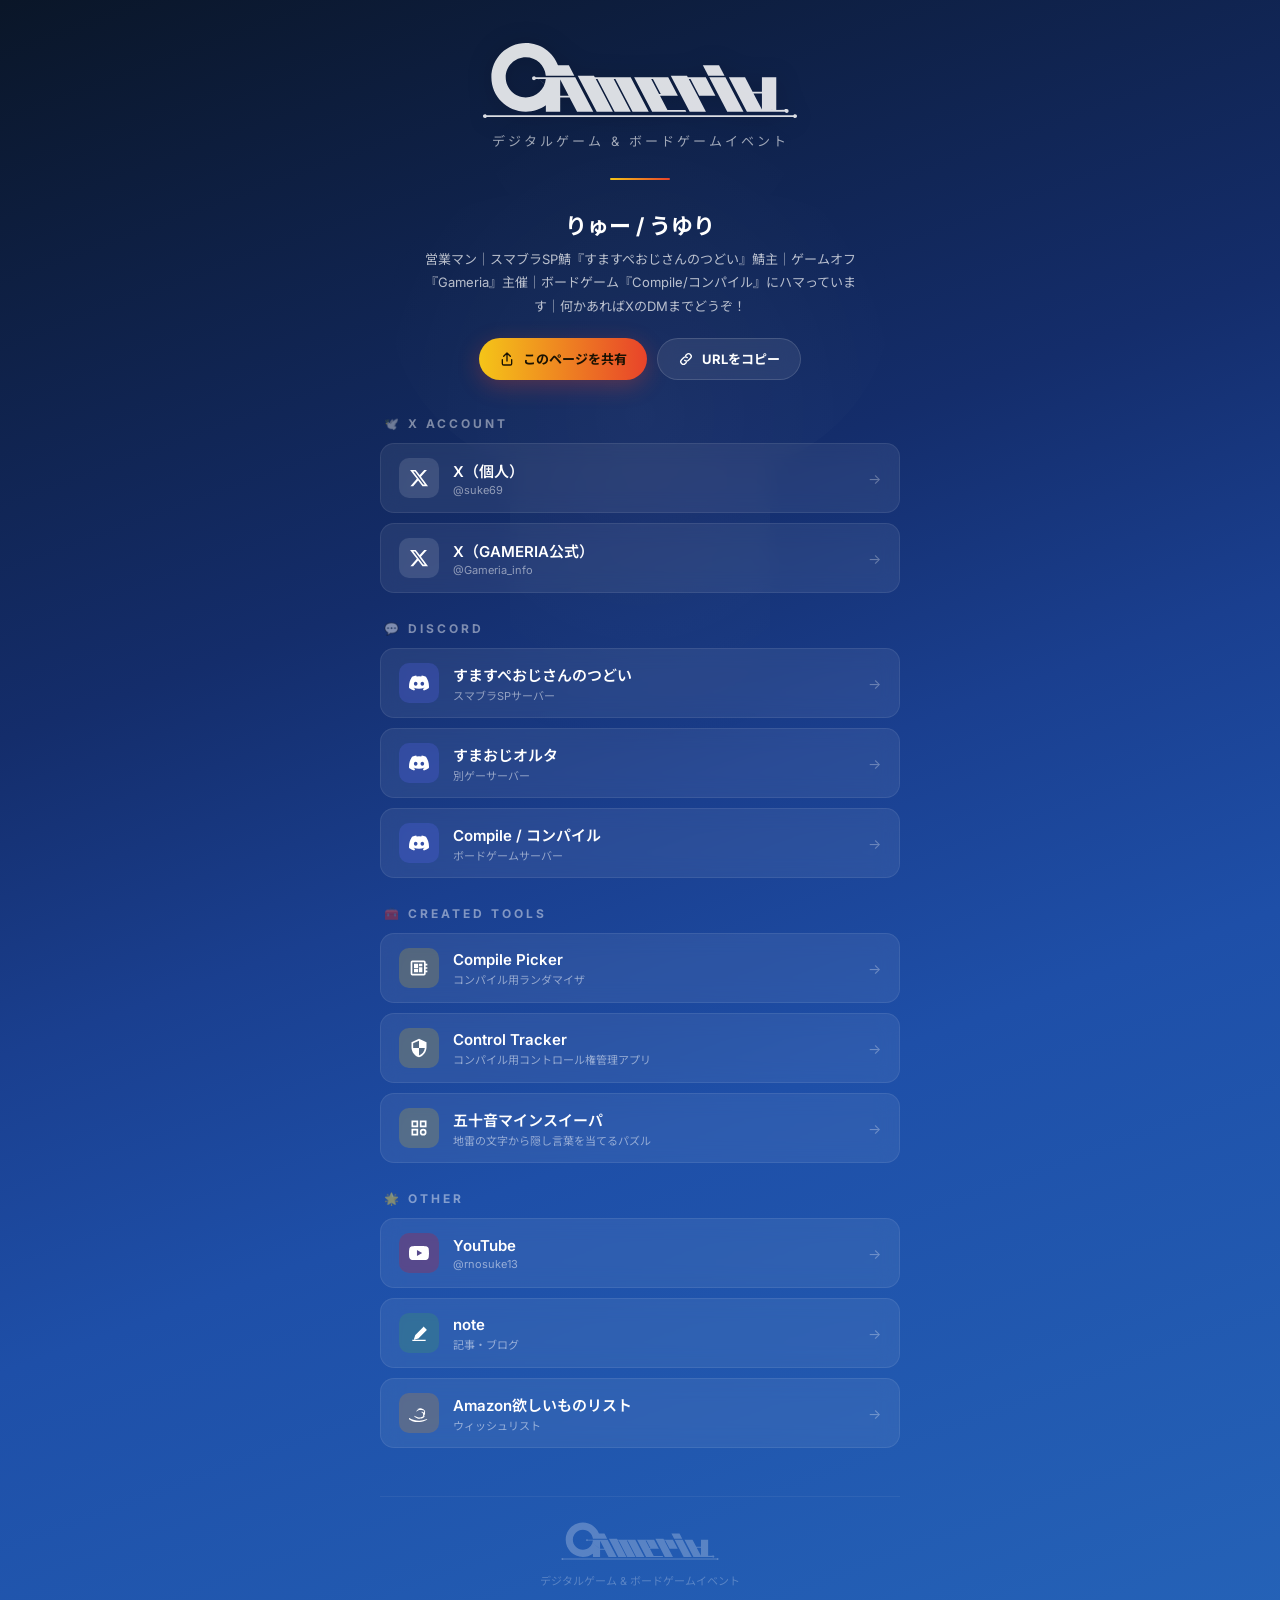
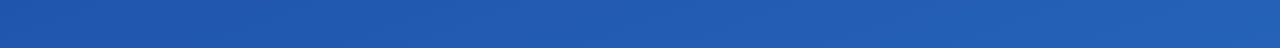
==== commit b73b2f0a: "Add link to 五十音マインスイーパ Co-Authored-By: Claude Opus 5.5 <noreply@anthropic.com> Claude-Session: https" ====
--- a/index.html
+++ b/index.html
@@ -472,6 +472,17 @@
         <div class="link-info">
           <div class="link-title">Control Tracker</div>
           <div class="link-desc">コンパイル用コントロール権管理アプリ</div>
+        </div>
+        <div class="link-arrow">→</div>
+      </a>
+
+      <a href="https://princetottino10-bit.github.io/gojuon-mines/" target="_blank" rel="noopener noreferrer" class="link-card">
+        <div class="link-icon icon-tool">
+          <svg viewBox="0 0 24 24"><path d="M3 3h8v8H3V3zm2 2v4h4V5H5zm8-2h8v8h-8V3zm2 2v4h4V5h-4zM3 13h8v8H3v-8zm2 2v4h4v-4H5zm12-2a4 4 0 1 1 0 8 4 4 0 0 1 0-8zm0 2a2 2 0 1 0 0 4 2 2 0 0 0 0-4z"/></svg>
+        </div>
+        <div class="link-info">
+          <div class="link-title">五十音マインスイーパ</div>
+          <div class="link-desc">地雷の文字から隠し言葉を当てるパズル</div>
         </div>
         <div class="link-arrow">→</div>
       </a>
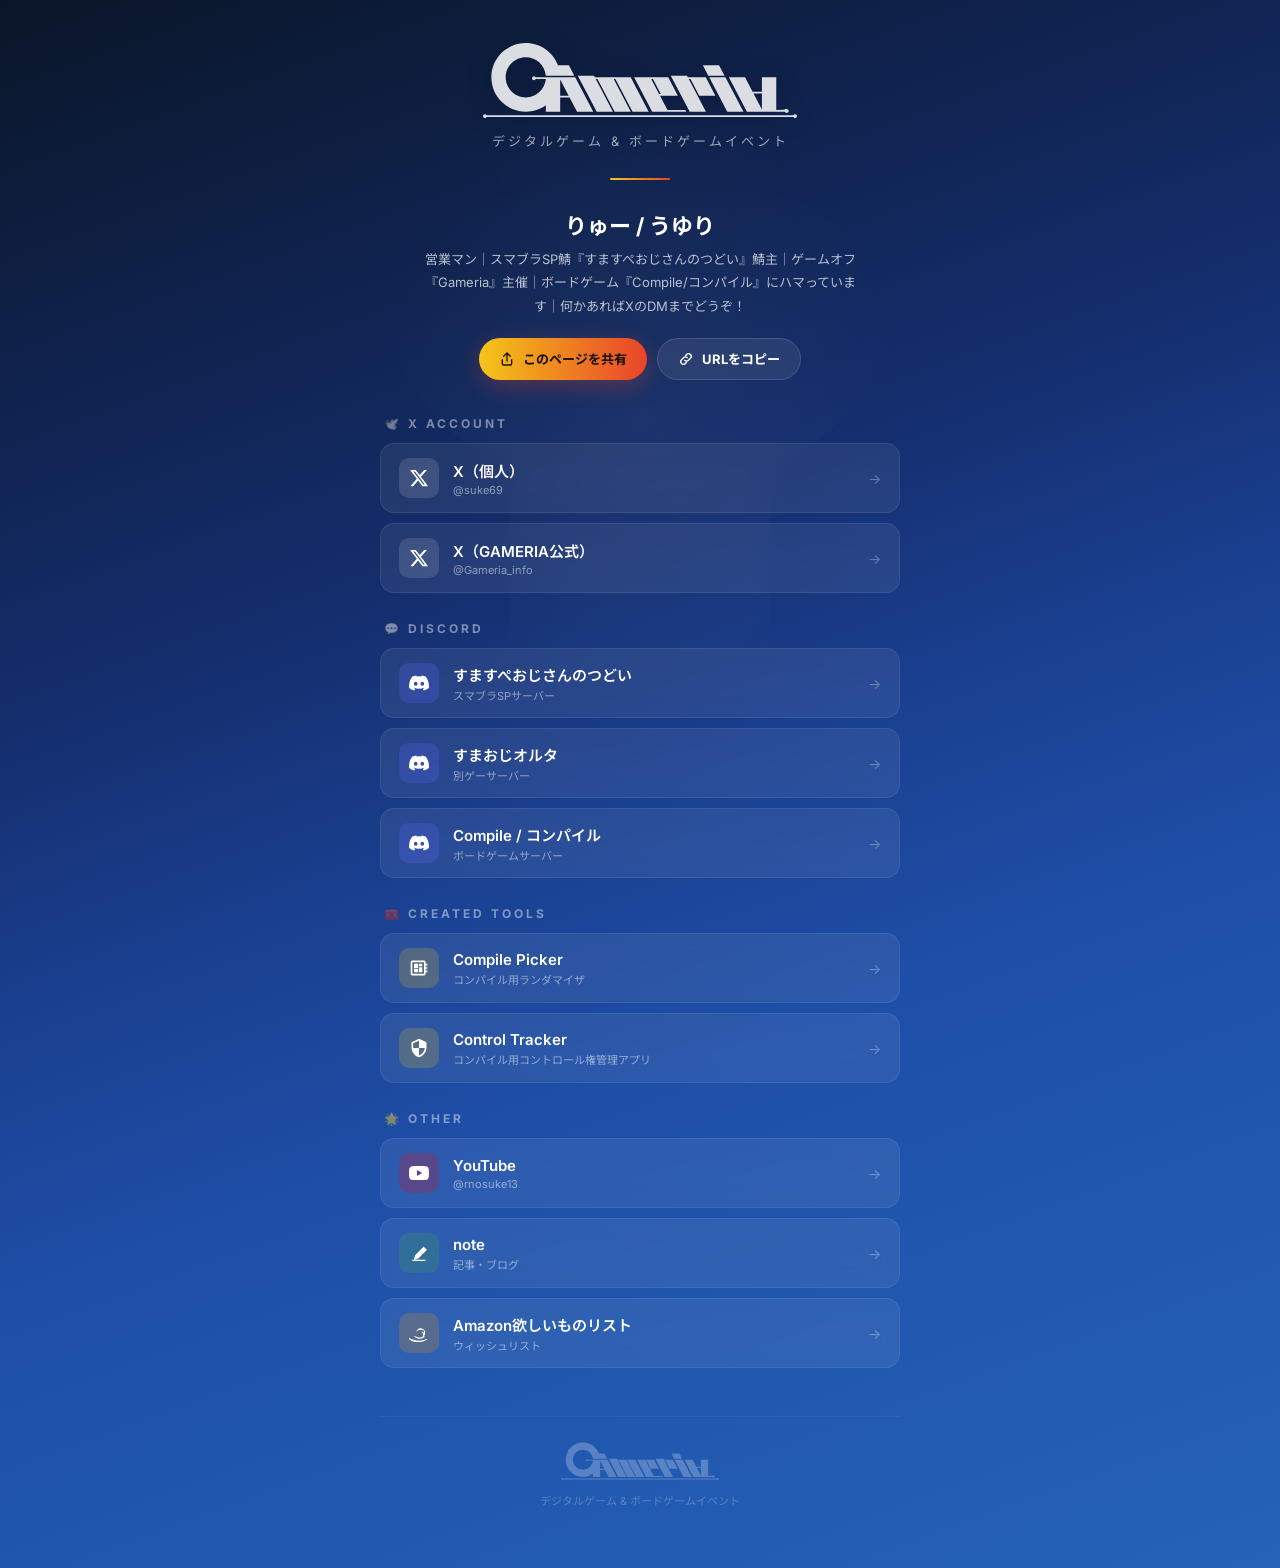
==== commit d3083f09: "chore: リンク集から五十音マインスイーパのカードを外す 一般公開のリンク集には載せず、アプリ一覧ページ（LINKS）で案内する。  Co-Authored-By: Claude Opus 5.5" ====
--- a/index.html
+++ b/index.html
@@ -472,17 +472,6 @@
         <div class="link-info">
           <div class="link-title">Control Tracker</div>
           <div class="link-desc">コンパイル用コントロール権管理アプリ</div>
-        </div>
-        <div class="link-arrow">→</div>
-      </a>
-
-      <a href="https://princetottino10-bit.github.io/gojuon-mines/" target="_blank" rel="noopener noreferrer" class="link-card">
-        <div class="link-icon icon-tool">
-          <svg viewBox="0 0 24 24"><path d="M3 3h8v8H3V3zm2 2v4h4V5H5zm8-2h8v8h-8V3zm2 2v4h4V5h-4zM3 13h8v8H3v-8zm2 2v4h4v-4H5zm12-2a4 4 0 1 1 0 8 4 4 0 0 1 0-8zm0 2a2 2 0 1 0 0 4 2 2 0 0 0 0-4z"/></svg>
-        </div>
-        <div class="link-info">
-          <div class="link-title">五十音マインスイーパ</div>
-          <div class="link-desc">地雷の文字から隠し言葉を当てるパズル</div>
         </div>
         <div class="link-arrow">→</div>
       </a>
